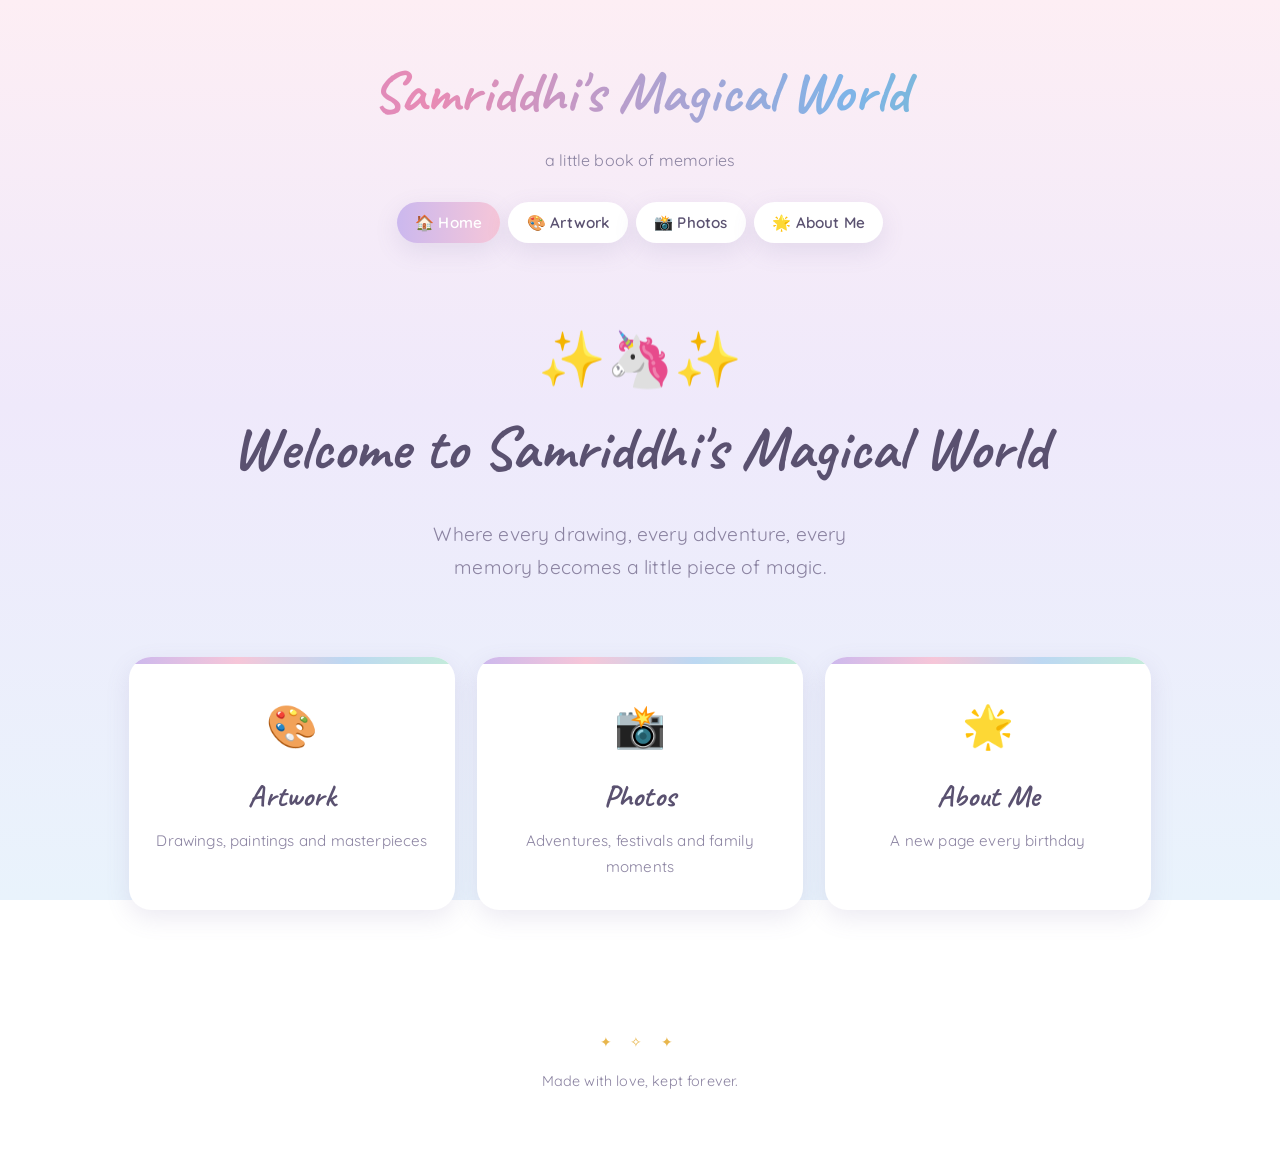
==== index.html @ 7d47878c "Samriddhi's Magical World — initial site" ====
<!DOCTYPE html>
<html lang="en">
<head>
  <meta charset="UTF-8">
  <meta name="viewport" content="width=device-width, initial-scale=1.0">
  <meta name="robots" content="noindex, nofollow">
  <title>Samriddhi's Magical World</title>
  <link rel="preconnect" href="https://fonts.googleapis.com">
  <link rel="preconnect" href="https://fonts.gstatic.com" crossorigin>
  <link href="https://fonts.googleapis.com/css2?family=Caveat:wght@500;700&family=Quicksand:wght@400;600;700&display=swap" rel="stylesheet">
  <link rel="stylesheet" href="css/style.css">
  <link rel="icon" href="data:image/svg+xml,<svg xmlns='http://www.w3.org/2000/svg' viewBox='0 0 100 100'><text y='.9em' font-size='90'>🦄</text></svg>">
</head>
<body>

  <header class="site-header">
    <h1 class="site-title">Samriddhi's Magical World</h1>
    <p class="site-tagline">a little book of memories</p>
  </header>

  <nav class="main-nav">
    <a href="index.html" class="active">🏠 Home</a>
    <a href="artwork.html">🎨 Artwork</a>
    <a href="photos.html">📸 Photos</a>
    <a href="about.html">🌟 About Me</a>
  </nav>

  <main>
    <section class="hero">
      <div class="hero-art">✨🦄✨</div>
      <h2>Welcome to Samriddhi's Magical World</h2>
      <p>Where every drawing, every adventure, every memory becomes a little piece of magic.</p>
    </section>

    <section class="nav-cards">
      <a class="nav-card" href="artwork.html">
        <span class="icon">🎨</span>
        <h3>Artwork</h3>
        <p>Drawings, paintings and masterpieces</p>
      </a>
      <a class="nav-card" href="photos.html">
        <span class="icon">📸</span>
        <h3>Photos</h3>
        <p>Adventures, festivals and family moments</p>
      </a>
      <a class="nav-card" href="about.html">
        <span class="icon">🌟</span>
        <h3>About Me</h3>
        <p>A new page every birthday</p>
      </a>
    </section>
  </main>

  <footer class="site-footer">
    <div class="stars">✦ ✧ ✦</div>
    <p>Made with love, kept forever.</p>
  </footer>

  <script src="js/magic.js"></script>
</body>
</html>
---- css/style.css ----
/* ============================================================
   Samriddhi's Magical World — shared stylesheet
   Pastel, storybook, soft. Designed to still feel lovely at 16.
   ============================================================ */

:root {
  --lavender: #cbb8ee;
  --lavender-soft: #efe9fb;
  --pink: #f6c6d8;
  --pink-soft: #fdeef4;
  --blue: #bcd8f2;
  --blue-soft: #e9f3fc;
  --mint: #c4ecda;
  --cream: #fdf9f0;
  --peach: #fbdcc4;
  --gold: #e8b64c;

  --ink: #5a5170;          /* soft plum-grey text */
  --ink-light: #8b83a1;
  --card-bg: #ffffff;
  --page-bg: linear-gradient(180deg, #fdeef4 0%, #efe9fb 45%, #e9f3fc 100%);
  --shadow: 0 8px 24px rgba(122, 103, 165, 0.14);
  --radius: 22px;

  --font-hand: "Caveat", cursive;
  --font-body: "Quicksand", "Nunito", -apple-system, sans-serif;
}

/* Moon-and-stars night mode — follows the system theme */
@media (prefers-color-scheme: dark) {
  :root {
    --ink: #e4def5;
    --ink-light: #a89fc4;
    --card-bg: #2c2745;
    --page-bg: linear-gradient(180deg, #211d38 0%, #262143 55%, #1d2440 100%);
    --shadow: 0 8px 24px rgba(0, 0, 0, 0.35);
    --lavender-soft: #322c52;
    --pink-soft: #3a2e48;
    --blue-soft: #2b3352;
    --cream: #2c2745;
  }
}

* { box-sizing: border-box; }

html { scroll-behavior: smooth; }

body {
  margin: 0;
  min-height: 100vh;
  background: var(--page-bg);
  background-attachment: fixed;
  color: var(--ink);
  font-family: var(--font-body);
  font-size: 1.06rem;
  line-height: 1.75;
  letter-spacing: 0.01em;
  overflow-x: hidden;
}

/* ---------- Header & navigation ---------- */

.site-header {
  text-align: center;
  padding: 2.6rem 1rem 0.8rem;
  position: relative;
}

.site-title {
  font-family: var(--font-hand);
  font-size: clamp(2.4rem, 6vw, 3.6rem);
  font-weight: 700;
  margin: 0;
  background: linear-gradient(90deg, #b08ae0, #e88bb4, #7fb4e8, #6cc7a1);
  -webkit-background-clip: text;
  background-clip: text;
  -webkit-text-fill-color: transparent;
}

.site-title a { text-decoration: none; }

.site-tagline {
  margin: 0.2rem 0 0;
  color: var(--ink-light);
  font-size: 1rem;
}

.main-nav {
  display: flex;
  flex-wrap: wrap;
  justify-content: center;
  gap: 0.5rem;
  padding: 1rem;
}

.main-nav a {
  text-decoration: none;
  color: var(--ink);
  background: var(--card-bg);
  padding: 0.45rem 1.15rem;
  border-radius: 999px;
  box-shadow: var(--shadow);
  font-weight: 600;
  font-size: 0.95rem;
  transition: transform 0.25s ease, box-shadow 0.25s ease;
}

.main-nav a:hover { transform: translateY(-3px); }

.main-nav a.active {
  background: linear-gradient(90deg, var(--lavender), var(--pink));
  color: #fff;
}

@media (prefers-color-scheme: dark) {
  .main-nav a.active { color: #2c2745; }
}

/* ---------- Layout ---------- */

main {
  max-width: 1060px;
  margin: 0 auto;
  padding: 1.5rem 1.2rem 5rem;
  position: relative;
  z-index: 2;
}

.page-heading {
  font-family: var(--font-hand);
  font-size: clamp(2.2rem, 5vw, 3rem);
  text-align: center;
  margin: 0.5rem 0 0.2rem;
}

.page-intro {
  text-align: center;
  color: var(--ink-light);
  max-width: 560px;
  margin: 0 auto 2.2rem;
}

/* ---------- Hero (homepage) ---------- */

.hero {
  text-align: center;
  padding: 3rem 1rem 2rem;
}

.hero-art {
  font-size: 3.4rem;
  line-height: 1;
  margin-bottom: 0.6rem;
}

.hero h2 {
  font-family: var(--font-hand);
  font-size: clamp(2.4rem, 6vw, 3.8rem);
  margin: 0 0 1rem;
}

.hero p {
  font-size: 1.2rem;
  color: var(--ink-light);
  max-width: 480px;
  margin: 0 auto;
}

/* ---------- Navigation cards (homepage) ---------- */

.nav-cards {
  display: grid;
  grid-template-columns: repeat(auto-fit, minmax(240px, 1fr));
  gap: 1.4rem;
  margin-top: 2.5rem;
}

.nav-card {
  display: block;
  text-decoration: none;
  color: var(--ink);
  background: var(--card-bg);
  border-radius: var(--radius);
  padding: 2rem 1.6rem 1.8rem;
  text-align: center;
  box-shadow: var(--shadow);
  transition: transform 0.3s ease, box-shadow 0.3s ease;
  position: relative;
  overflow: hidden;
}

.nav-card::before {
  content: "";
  position: absolute;
  inset: 0 0 auto 0;
  height: 7px;
  background: linear-gradient(90deg, var(--lavender), var(--pink), var(--blue), var(--mint));
}

.nav-card:hover {
  transform: translateY(-6px) rotate(-0.5deg);
  box-shadow: 0 14px 34px rgba(122, 103, 165, 0.22);
}

.nav-card .icon { font-size: 2.6rem; display: block; margin-bottom: 0.5rem; }

.nav-card h3 {
  font-family: var(--font-hand);
  font-size: 1.9rem;
  margin: 0 0 0.3rem;
}

.nav-card p { margin: 0; color: var(--ink-light); font-size: 0.95rem; }

/* ---------- Memory cards (artwork & photos) ---------- */

.card-grid {
  display: grid;
  grid-template-columns: repeat(auto-fill, minmax(280px, 1fr));
  gap: 1.6rem;
}

.memory-card {
  background: var(--card-bg);
  border-radius: var(--radius);
  box-shadow: var(--shadow);
  overflow: hidden;
  transition: transform 0.3s ease, box-shadow 0.3s ease;
  position: relative;
}

.memory-card:hover {
  transform: translateY(-5px);
  box-shadow: 0 14px 34px rgba(122, 103, 165, 0.22);
}

.memory-card img {
  width: 100%;
  aspect-ratio: 4 / 3;
  object-fit: cover;
  display: block;
  background: var(--lavender-soft);
}

.memory-card .card-body { padding: 1.1rem 1.3rem 1.3rem; }

.memory-card h3 {
  font-family: var(--font-hand);
  font-size: 1.7rem;
  margin: 0;
}

.memory-card .date {
  color: var(--gold);
  font-size: 0.85rem;
  font-weight: 700;
  letter-spacing: 0.06em;
  text-transform: uppercase;
}

.memory-card .description {
  margin: 0.4rem 0 0.6rem;
  font-size: 0.97rem;
  font-style: italic;
  color: var(--ink-light);
}

.tags { display: flex; flex-wrap: wrap; gap: 0.4rem; }

.tag {
  background: var(--blue-soft);
  color: var(--ink);
  font-size: 0.78rem;
  font-weight: 600;
  padding: 0.15rem 0.7rem;
  border-radius: 999px;
}

.tag:nth-child(3n+1) { background: var(--pink-soft); }
.tag:nth-child(3n+2) { background: var(--lavender-soft); }

/* ---------- About Me year cards ---------- */

.year-card {
  background: var(--card-bg);
  border-radius: var(--radius);
  box-shadow: var(--shadow);
  padding: 2rem 2.2rem;
  margin-bottom: 2rem;
  position: relative;
  overflow: hidden;
}

.year-card::before {
  content: "";
  position: absolute;
  inset: 0 auto 0 0;
  width: 7px;
  background: linear-gradient(180deg, var(--lavender), var(--pink), var(--peach));
}

.year-card h3 {
  font-family: var(--font-hand);
  font-size: 2.2rem;
  margin: 0 0 1rem;
}

.year-card h3 .year-label {
  font-family: var(--font-body);
  font-size: 0.85rem;
  font-weight: 700;
  color: var(--gold);
  letter-spacing: 0.08em;
  text-transform: uppercase;
  margin-left: 0.8rem;
}

.facts {
  display: grid;
  grid-template-columns: repeat(auto-fit, minmax(210px, 1fr));
  gap: 0.7rem 1.5rem;
  margin: 0;
}

.facts div { padding: 0.35rem 0; }

.facts dt {
  font-size: 0.8rem;
  font-weight: 700;
  letter-spacing: 0.06em;
  text-transform: uppercase;
  color: var(--ink-light);
}

.facts dd { margin: 0; font-size: 1.05rem; }

/* ---------- Empty state ---------- */

.empty-state {
  text-align: center;
  background: var(--card-bg);
  border-radius: var(--radius);
  box-shadow: var(--shadow);
  padding: 3.2rem 2rem;
  max-width: 620px;
  margin: 1rem auto;
}

.empty-state .icon { font-size: 3rem; }

.empty-state h3 { font-family: var(--font-hand); font-size: 2rem; margin: 0.6rem 0; }

.empty-state p { color: var(--ink-light); margin: 0.4rem auto; max-width: 440px; }

.empty-state code {
  background: var(--lavender-soft);
  padding: 0.15rem 0.5rem;
  border-radius: 6px;
  font-size: 0.9em;
}

/* ---------- Footer ---------- */

.site-footer {
  text-align: center;
  padding: 2.5rem 1rem 3rem;
  color: var(--ink-light);
  font-size: 0.9rem;
  position: relative;
  z-index: 2;
}

.site-footer .stars { color: var(--gold); letter-spacing: 0.5em; }

/* ---------- Magic: butterflies, sparkles, stars ---------- */

.butterfly {
  position: fixed;
  top: 0;
  left: 0;
  font-size: 1.6rem;
  pointer-events: none;
  z-index: 1;
  opacity: 0;
  animation: flutter var(--dur, 26s) linear forwards;
  filter: saturate(0.8);
}

@keyframes flutter {
  0%   { transform: translate(-5vw, var(--y0, 60vh)) rotate(8deg); opacity: 0; }
  6%   { opacity: 0.75; }
  25%  { transform: translate(22vw, calc(var(--y0, 60vh) - 14vh)) rotate(-6deg); }
  50%  { transform: translate(48vw, calc(var(--y0, 60vh) + 6vh)) rotate(10deg); }
  75%  { transform: translate(76vw, calc(var(--y0, 60vh) - 10vh)) rotate(-8deg); }
  94%  { opacity: 0.75; }
  100% { transform: translate(105vw, calc(var(--y0, 60vh) - 4vh)) rotate(6deg); opacity: 0; }
}

.sparkle {
  position: absolute;
  pointer-events: none;
  color: var(--gold);
  font-size: 0.9rem;
  z-index: 5;
  animation: twinkle 0.9s ease-out forwards;
}

@keyframes twinkle {
  0%   { transform: scale(0) rotate(0deg); opacity: 1; }
  60%  { transform: scale(1.15) rotate(60deg); opacity: 1; }
  100% { transform: scale(0.2) rotate(120deg); opacity: 0; }
}

/* Respect reduced-motion preferences */
@media (prefers-reduced-motion: reduce) {
  .butterfly, .sparkle { display: none; }
  .main-nav a, .nav-card, .memory-card { transition: none; }
}
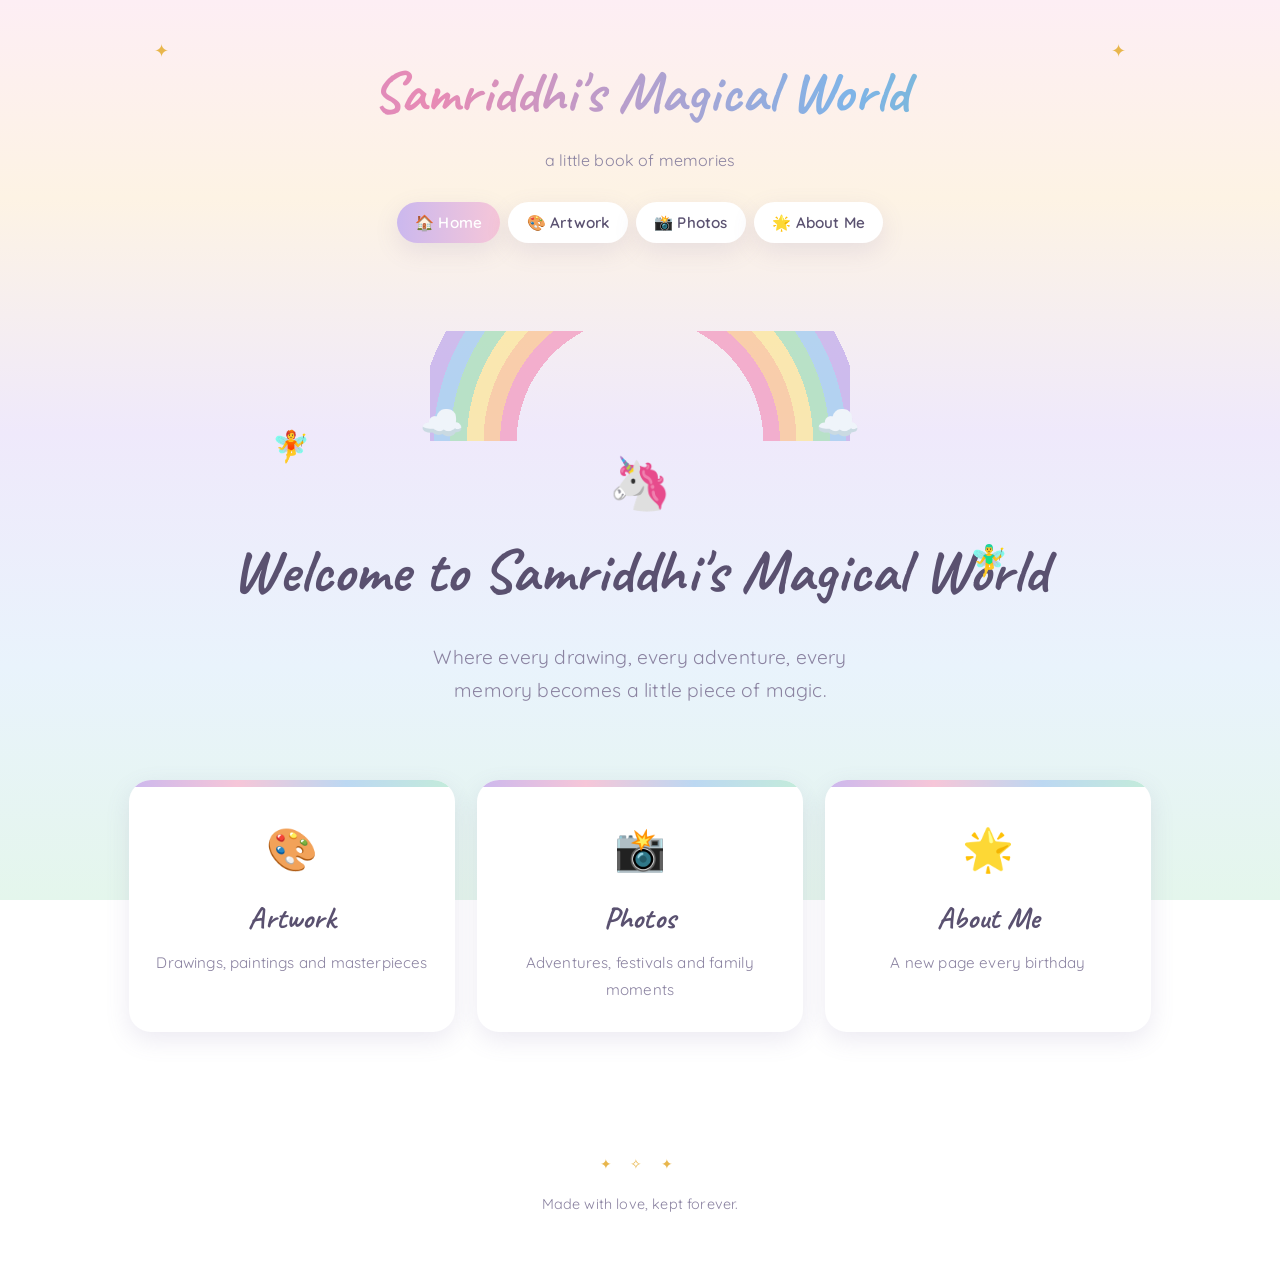
==== commit 0101407b: "More joyous theme: rainbow hero, flying unicorn, fairies, clouds; calm mode on galleries" ====
--- a/index.html
+++ b/index.html
@@ -11,7 +11,7 @@
   <link rel="stylesheet" href="css/style.css">
   <link rel="icon" href="data:image/svg+xml,<svg xmlns='http://www.w3.org/2000/svg' viewBox='0 0 100 100'><text y='.9em' font-size='90'>🦄</text></svg>">
 </head>
-<body>
+<body data-magic="full">
 
   <header class="site-header">
     <h1 class="site-title">Samriddhi's Magical World</h1>
@@ -26,8 +26,11 @@
   </nav>
 
   <main>
-    <section class="hero">
-      <div class="hero-art">✨🦄✨</div>
+    <section class="hero" style="position:relative;">
+      <div class="hero-rainbow"></div>
+      <div class="hero-art"><span class="hero-unicorn">🦄</span></div>
+      <span class="fairy" style="left:14%; top:30%;">🧚</span>
+      <span class="fairy" style="right:14%; top:55%; animation-delay:1.4s;">🧚‍♂️</span>
       <h2>Welcome to Samriddhi's Magical World</h2>
       <p>Where every drawing, every adventure, every memory becomes a little piece of magic.</p>
     </section>
--- a/css/style.css
+++ b/css/style.css
@@ -18,7 +18,7 @@
   --ink: #5a5170;          /* soft plum-grey text */
   --ink-light: #8b83a1;
   --card-bg: #ffffff;
-  --page-bg: linear-gradient(180deg, #fdeef4 0%, #efe9fb 45%, #e9f3fc 100%);
+  --page-bg: linear-gradient(180deg, #fdeef4 0%, #fdf3e4 22%, #efe9fb 48%, #e9f3fc 74%, #e4f6ec 100%);
   --shadow: 0 8px 24px rgba(122, 103, 165, 0.14);
   --radius: 22px;
 
@@ -372,6 +372,126 @@
 
 .site-footer .stars { color: var(--gold); letter-spacing: 0.5em; }
 
+/* ---------- Magic: rainbow, clouds, fairy, unicorn ---------- */
+
+.hero-rainbow {
+  width: min(420px, 80vw);
+  height: 110px;
+  margin: 0 auto 0.8rem;
+  position: relative;
+  background: radial-gradient(circle at 50% 100%,
+    transparent 52%,
+    #f2a4c6 52% 59%,
+    #fac89e 59% 66%,
+    #fbe7a4 66% 73%,
+    #aee0bf 73% 80%,
+    #a8cef0 80% 87%,
+    #c7b3ec 87% 94%,
+    transparent 94%);
+  opacity: 0.85;
+  animation: floaty 6s ease-in-out infinite;
+}
+
+.hero-rainbow::before,
+.hero-rainbow::after {
+  content: "☁️";
+  position: absolute;
+  bottom: -12px;
+  font-size: 2.2rem;
+  filter: brightness(1.05);
+}
+
+.hero-rainbow::before { left: -10px; }
+.hero-rainbow::after { right: -10px; }
+
+.hero-unicorn {
+  font-size: 3.2rem;
+  display: inline-block;
+  animation: floaty 4s ease-in-out infinite;
+}
+
+.fairy {
+  position: absolute;
+  font-size: 1.9rem;
+  pointer-events: none;
+  animation: dance 3.2s ease-in-out infinite;
+}
+
+@keyframes floaty {
+  0%, 100% { transform: translateY(0); }
+  50%      { transform: translateY(-12px); }
+}
+
+@keyframes dance {
+  0%, 100% { transform: translateY(0) rotate(-8deg); }
+  25%      { transform: translateY(-10px) rotate(6deg); }
+  50%      { transform: translateY(-2px) rotate(-4deg); }
+  75%      { transform: translateY(-14px) rotate(8deg); }
+}
+
+.cloud {
+  position: fixed;
+  font-size: 2.8rem;
+  opacity: 0.4;
+  pointer-events: none;
+  z-index: 1;
+  animation: drift var(--dur, 90s) linear forwards;
+}
+
+@keyframes drift {
+  from { transform: translate(-8vw, var(--y0, 20vh)); }
+  to   { transform: translate(108vw, var(--y0, 20vh)); }
+}
+
+.unicorn-flyer {
+  position: fixed;
+  top: 0;
+  left: 0;
+  font-size: 2.6rem;
+  pointer-events: none;
+  z-index: 1;
+  opacity: 0;
+  transform: scaleX(-1);
+  animation: soar var(--dur, 18s) ease-in-out forwards;
+}
+
+.unicorn-flyer::after {
+  content: "✨";
+  position: absolute;
+  right: 100%;
+  top: 40%;
+  font-size: 1.1rem;
+  transform: scaleX(-1);
+}
+
+@keyframes soar {
+  0%   { transform: scaleX(-1) translate(5vw, var(--y0, 30vh)) rotate(4deg); opacity: 0; }
+  8%   { opacity: 0.9; }
+  30%  { transform: scaleX(-1) translate(-30vw, calc(var(--y0, 30vh) - 8vh)) rotate(-4deg); }
+  60%  { transform: scaleX(-1) translate(-65vw, calc(var(--y0, 30vh) + 4vh)) rotate(4deg); }
+  92%  { opacity: 0.9; }
+  100% { transform: scaleX(-1) translate(-110vw, calc(var(--y0, 30vh) - 6vh)) rotate(-2deg); opacity: 0; }
+}
+
+/* Twinkling gold stars beside the site title */
+.site-header::before,
+.site-header::after {
+  content: "✦";
+  position: absolute;
+  top: 2.2rem;
+  color: var(--gold);
+  font-size: 1.1rem;
+  animation: headertwinkle 2.6s ease-in-out infinite;
+}
+
+.site-header::before { left: 12%; }
+.site-header::after { right: 12%; animation-delay: 1.3s; }
+
+@keyframes headertwinkle {
+  0%, 100% { opacity: 0.25; transform: scale(0.8) rotate(0deg); }
+  50%      { opacity: 1; transform: scale(1.2) rotate(25deg); }
+}
+
 /* ---------- Magic: butterflies, sparkles, stars ---------- */
 
 .butterfly {
@@ -413,6 +533,8 @@
 
 /* Respect reduced-motion preferences */
 @media (prefers-reduced-motion: reduce) {
-  .butterfly, .sparkle { display: none; }
+  .butterfly, .sparkle, .cloud, .unicorn-flyer { display: none; }
+  .hero-rainbow, .hero-unicorn, .fairy,
+  .site-header::before, .site-header::after { animation: none; }
   .main-nav a, .nav-card, .memory-card { transition: none; }
 }
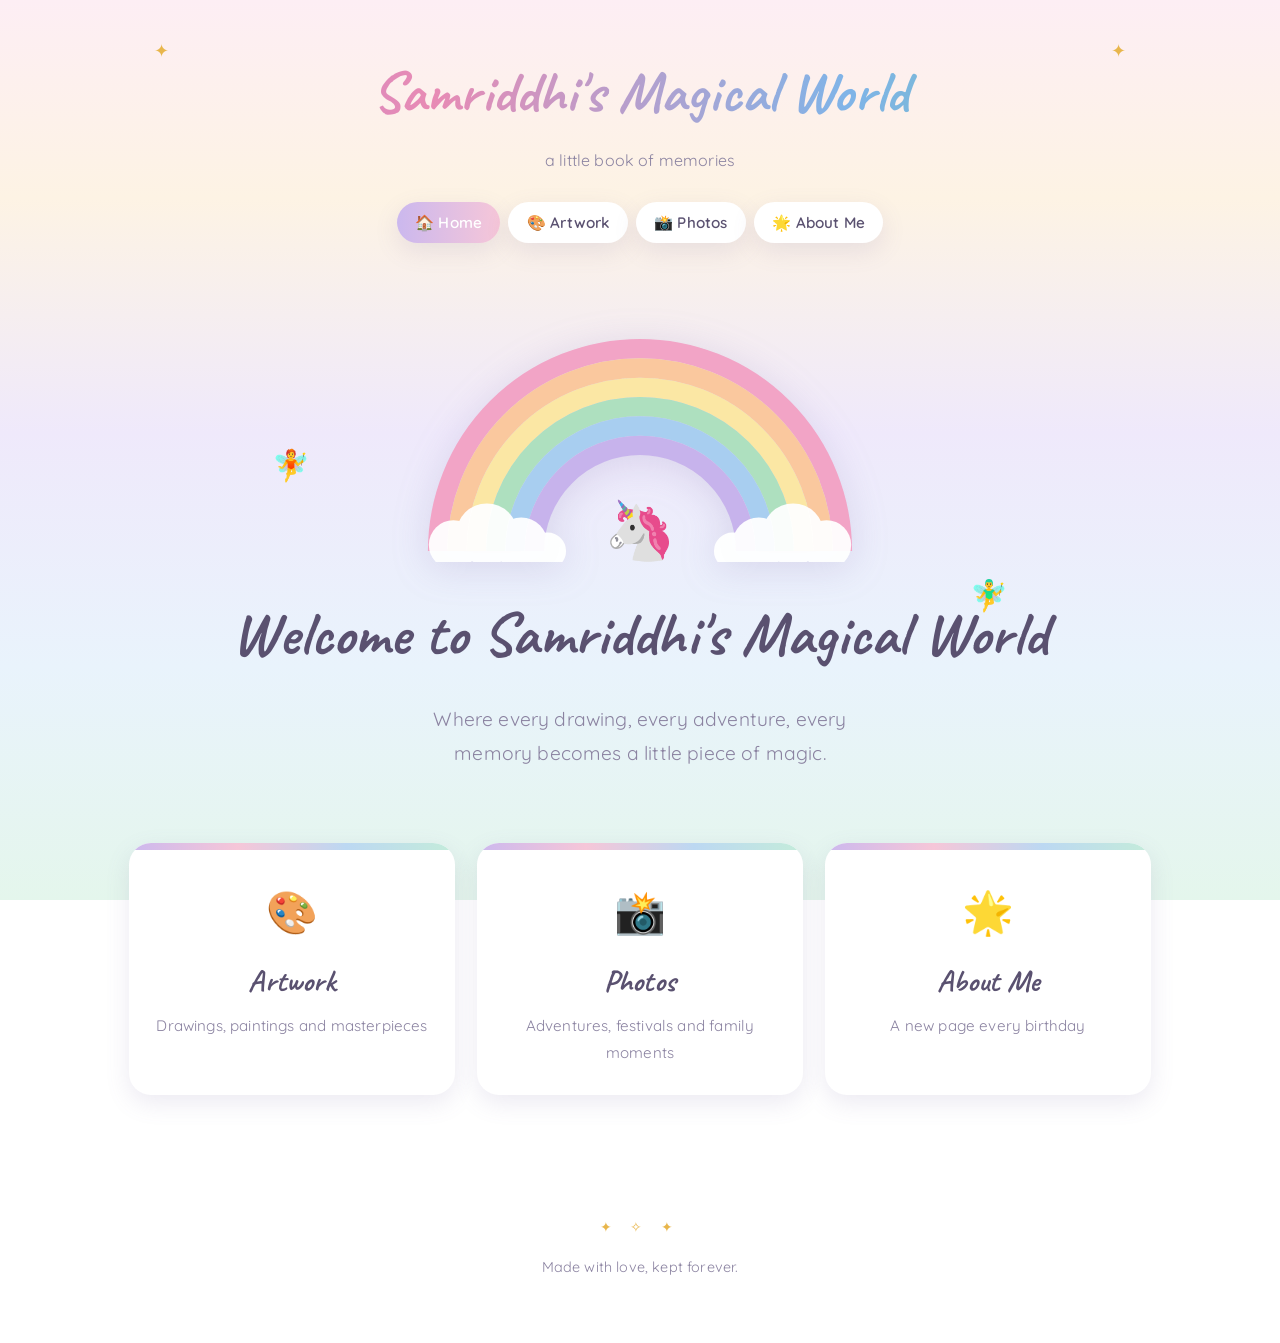
==== commit 38529de7: "Fix rainbow: proper SVG arc with clouds, unicorn nestled in the arch" ====
--- a/index.html
+++ b/index.html
@@ -27,8 +27,29 @@
 
   <main>
     <section class="hero" style="position:relative;">
-      <div class="hero-rainbow"></div>
-      <div class="hero-art"><span class="hero-unicorn">🦄</span></div>
+      <div class="hero-scene">
+        <svg class="hero-rainbow" viewBox="0 0 500 262" xmlns="http://www.w3.org/2000/svg" role="img" aria-label="A pastel rainbow with clouds">
+          <g fill="none" stroke-width="22">
+            <path d="M 20 250 A 230 230 0 0 1 480 250" stroke="#f2a4c6"/>
+            <path d="M 42 250 A 208 208 0 0 1 458 250" stroke="#fac89e"/>
+            <path d="M 64 250 A 186 186 0 0 1 436 250" stroke="#fbe7a4"/>
+            <path d="M 86 250 A 164 164 0 0 1 414 250" stroke="#aee0bf"/>
+            <path d="M 108 250 A 142 142 0 0 1 392 250" stroke="#a8cef0"/>
+            <path d="M 130 250 A 120 120 0 0 1 370 250" stroke="#c7b3ec"/>
+          </g>
+          <g class="rainbow-cloud" fill="#ffffff">
+            <circle cx="38" cy="243" r="28"/>
+            <circle cx="76" cy="231" r="35"/>
+            <circle cx="115" cy="242" r="30"/>
+            <circle cx="145" cy="250" r="21"/>
+            <circle cx="462" cy="243" r="28"/>
+            <circle cx="424" cy="231" r="35"/>
+            <circle cx="385" cy="242" r="30"/>
+            <circle cx="355" cy="250" r="21"/>
+          </g>
+        </svg>
+        <span class="hero-unicorn">🦄</span>
+      </div>
       <span class="fairy" style="left:14%; top:30%;">🧚</span>
       <span class="fairy" style="right:14%; top:55%; animation-delay:1.4s;">🧚‍♂️</span>
       <h2>Welcome to Samriddhi's Magical World</h2>
--- a/css/style.css
+++ b/css/style.css
@@ -374,40 +374,35 @@
 
 /* ---------- Magic: rainbow, clouds, fairy, unicorn ---------- */
 
+.hero-scene {
+  width: min(440px, 84vw);
+  margin: 0 auto 1.2rem;
+  position: relative;
+  animation: floaty 6s ease-in-out infinite;
+}
+
 .hero-rainbow {
-  width: min(420px, 80vw);
-  height: 110px;
-  margin: 0 auto 0.8rem;
-  position: relative;
-  background: radial-gradient(circle at 50% 100%,
-    transparent 52%,
-    #f2a4c6 52% 59%,
-    #fac89e 59% 66%,
-    #fbe7a4 66% 73%,
-    #aee0bf 73% 80%,
-    #a8cef0 80% 87%,
-    #c7b3ec 87% 94%,
-    transparent 94%);
-  opacity: 0.85;
-  animation: floaty 6s ease-in-out infinite;
-}
-
-.hero-rainbow::before,
-.hero-rainbow::after {
-  content: "☁️";
-  position: absolute;
-  bottom: -12px;
-  font-size: 2.2rem;
-  filter: brightness(1.05);
-}
-
-.hero-rainbow::before { left: -10px; }
-.hero-rainbow::after { right: -10px; }
+  display: block;
+  width: 100%;
+  height: auto;
+  filter: drop-shadow(0 6px 18px rgba(122, 103, 165, 0.18));
+}
+
+.rainbow-cloud { opacity: 0.95; }
+
+@media (prefers-color-scheme: dark) {
+  .rainbow-cloud { fill: #d9d4ef; opacity: 0.9; }
+}
 
 .hero-unicorn {
-  font-size: 3.2rem;
-  display: inline-block;
-  animation: floaty 4s ease-in-out infinite;
+  position: absolute;
+  bottom: 2%;
+  left: 0;
+  right: 0;
+  text-align: center;
+  font-size: clamp(2.6rem, 9vw, 3.6rem);
+  line-height: 1;
+  pointer-events: none;
 }
 
 .fairy {
@@ -534,7 +529,7 @@
 /* Respect reduced-motion preferences */
 @media (prefers-reduced-motion: reduce) {
   .butterfly, .sparkle, .cloud, .unicorn-flyer { display: none; }
-  .hero-rainbow, .hero-unicorn, .fairy,
+  .hero-scene, .fairy,
   .site-header::before, .site-header::after { animation: none; }
   .main-nav a, .nav-card, .memory-card { transition: none; }
 }
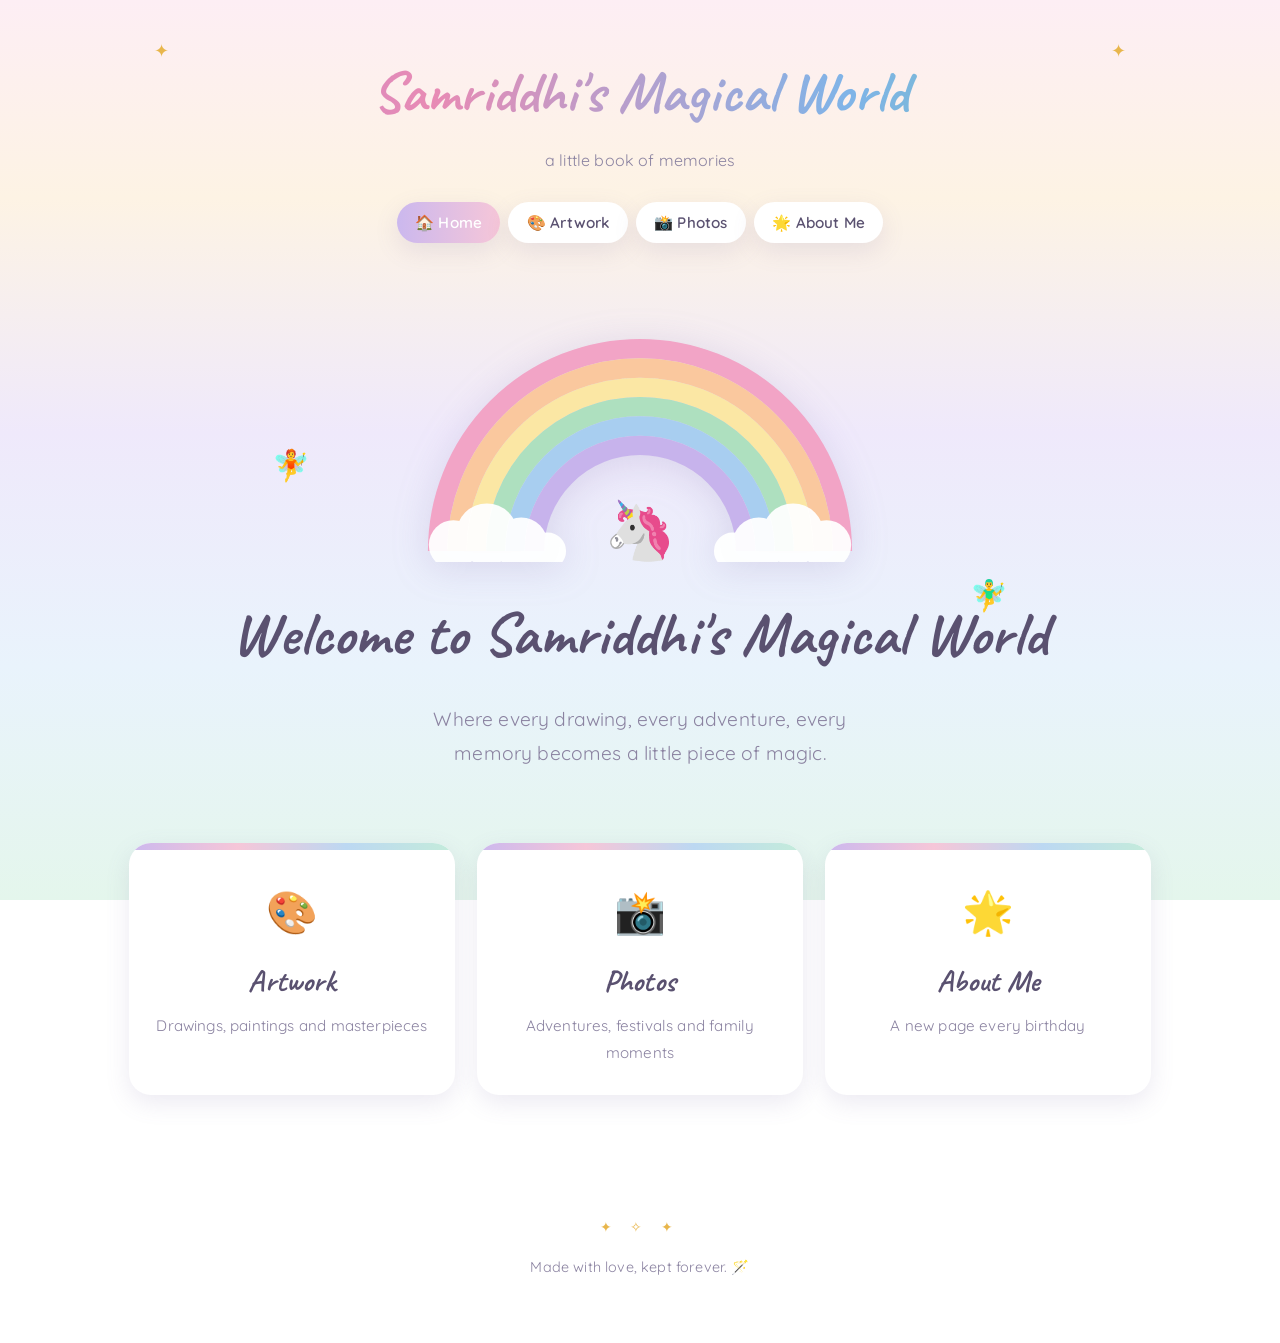
==== commit ac4fb564: "Parents page with instant 'Check now' pull button; drop Apps Script approach" ====
--- a/index.html
+++ b/index.html
@@ -77,7 +77,7 @@
 
   <footer class="site-footer">
     <div class="stars">✦ ✧ ✦</div>
-    <p>Made with love, kept forever.</p>
+    <p>Made with love, kept forever. <a href="admin.html" style="color:inherit;text-decoration:none;" title="For parents">🪄</a></p>
   </footer>
 
   <script src="js/magic.js"></script>
--- a/css/style.css
+++ b/css/style.css
@@ -359,6 +359,44 @@
   font-size: 0.9em;
 }
 
+/* ---------- Parents page ---------- */
+
+.magic-button {
+  font-family: var(--font-body);
+  font-size: 1.05rem;
+  font-weight: 700;
+  color: #fff;
+  background: linear-gradient(90deg, var(--lavender), var(--pink));
+  border: none;
+  border-radius: 999px;
+  padding: 0.7rem 1.8rem;
+  cursor: pointer;
+  box-shadow: var(--shadow);
+  transition: transform 0.2s ease;
+}
+
+.magic-button:hover { transform: translateY(-2px); }
+.magic-button:disabled { opacity: 0.6; cursor: wait; transform: none; }
+
+@media (prefers-color-scheme: dark) {
+  .magic-button { color: #2c2745; }
+}
+
+.token-input {
+  font-family: var(--font-body);
+  font-size: 0.95rem;
+  color: var(--ink);
+  background: var(--lavender-soft);
+  border: 1px solid var(--lavender);
+  border-radius: 999px;
+  padding: 0.6rem 1.2rem;
+  width: min(280px, 100%);
+  margin-right: 0.5rem;
+}
+
+.fineprint { font-size: 0.8rem; color: var(--ink-light); }
+.fineprint a { color: var(--ink-light); }
+
 /* ---------- Footer ---------- */
 
 .site-footer {
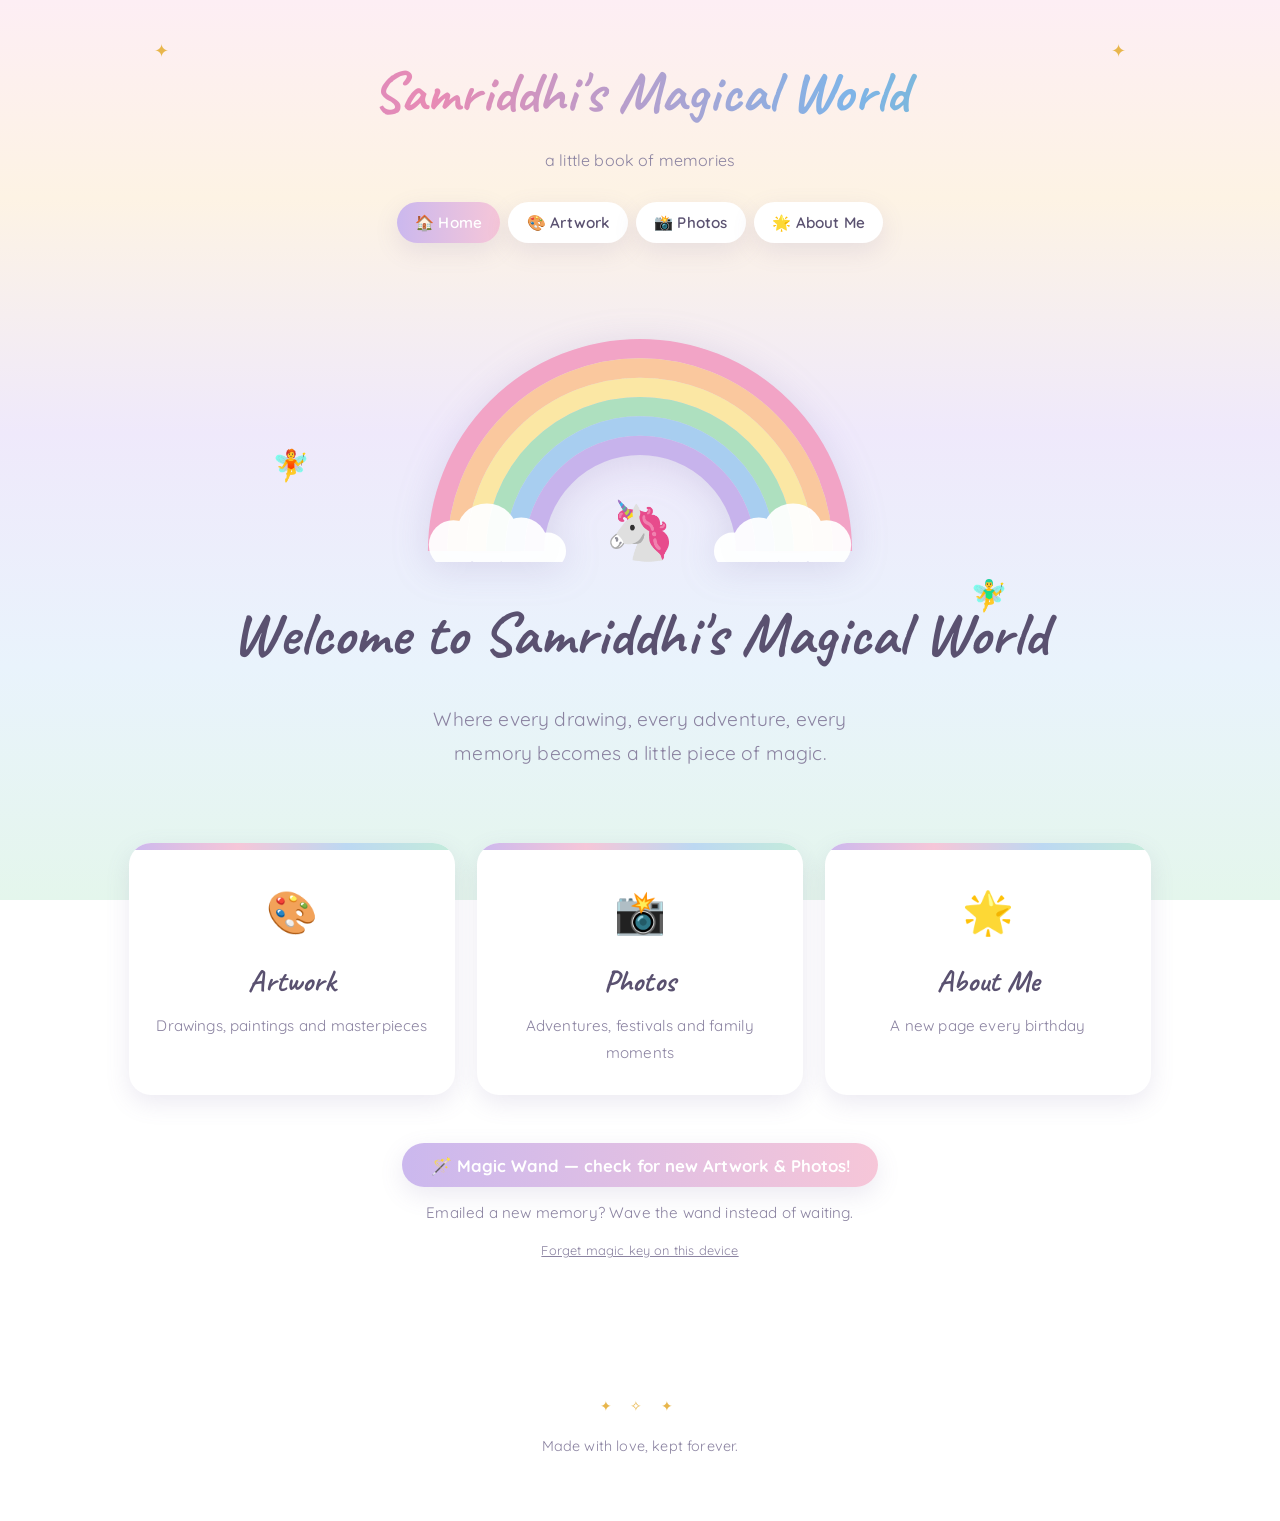
==== commit 16154f76: "Magic Wand button on home page; remove separate parents page" ====
--- a/index.html
+++ b/index.html
@@ -73,13 +73,24 @@
         <p>A new page every birthday</p>
       </a>
     </section>
+
+    <section class="wand-box">
+      <button id="wand-btn" class="magic-button">🪄 Magic Wand — check for new Artwork &amp; Photos!</button>
+      <p id="wand-status" class="wand-status">Emailed a new memory? Wave the wand instead of waiting.</p>
+      <p id="wand-token-row" style="display:none;">
+        <input id="wand-input" type="password" placeholder="Paste magic key" class="token-input">
+        <button id="wand-save" class="magic-button">Save &amp; wave</button>
+      </p>
+      <p class="fineprint"><a href="#" id="wand-forget">Forget magic key on this device</a></p>
+    </section>
   </main>
 
   <footer class="site-footer">
     <div class="stars">✦ ✧ ✦</div>
-    <p>Made with love, kept forever. <a href="admin.html" style="color:inherit;text-decoration:none;" title="For parents">🪄</a></p>
+    <p>Made with love, kept forever.</p>
   </footer>
 
   <script src="js/magic.js"></script>
+  <script src="js/wand.js"></script>
 </body>
 </html>
--- a/css/style.css
+++ b/css/style.css
@@ -359,6 +359,20 @@
   font-size: 0.9em;
 }
 
+/* ---------- Magic Wand box ---------- */
+
+.wand-box {
+  text-align: center;
+  margin-top: 3rem;
+}
+
+.wand-status {
+  color: var(--ink-light);
+  font-size: 0.95rem;
+  max-width: 480px;
+  margin: 0.8rem auto 0.3rem;
+}
+
 /* ---------- Parents page ---------- */
 
 .magic-button {
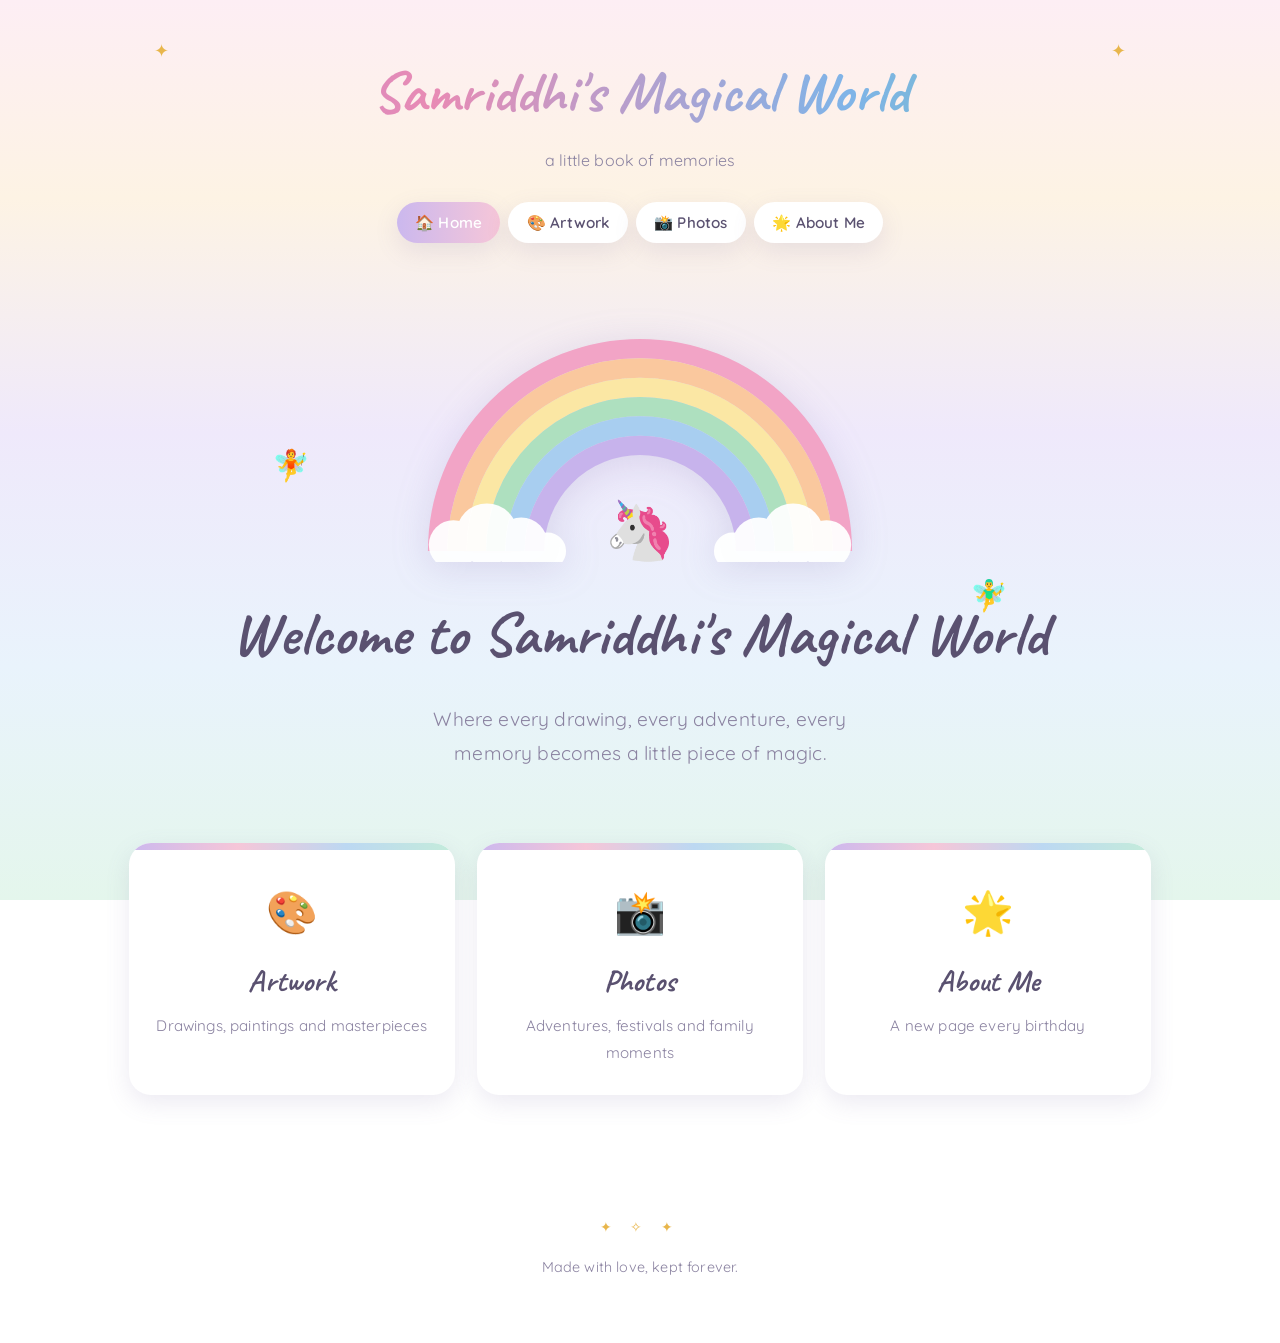
==== commit 11e3c833: "Replace email pipeline with inbox folder-drop system" ====
--- a/index.html
+++ b/index.html
@@ -73,16 +73,6 @@
         <p>A new page every birthday</p>
       </a>
     </section>
-
-    <section class="wand-box">
-      <button id="wand-btn" class="magic-button">🪄 Magic Wand — check for new Artwork &amp; Photos!</button>
-      <p id="wand-status" class="wand-status">Emailed a new memory? Wave the wand instead of waiting.</p>
-      <p id="wand-token-row" style="display:none;">
-        <input id="wand-input" type="password" placeholder="Paste magic key" class="token-input">
-        <button id="wand-save" class="magic-button">Save &amp; wave</button>
-      </p>
-      <p class="fineprint"><a href="#" id="wand-forget">Forget magic key on this device</a></p>
-    </section>
   </main>
 
   <footer class="site-footer">
@@ -91,6 +81,5 @@
   </footer>
 
   <script src="js/magic.js"></script>
-  <script src="js/wand.js"></script>
 </body>
 </html>
